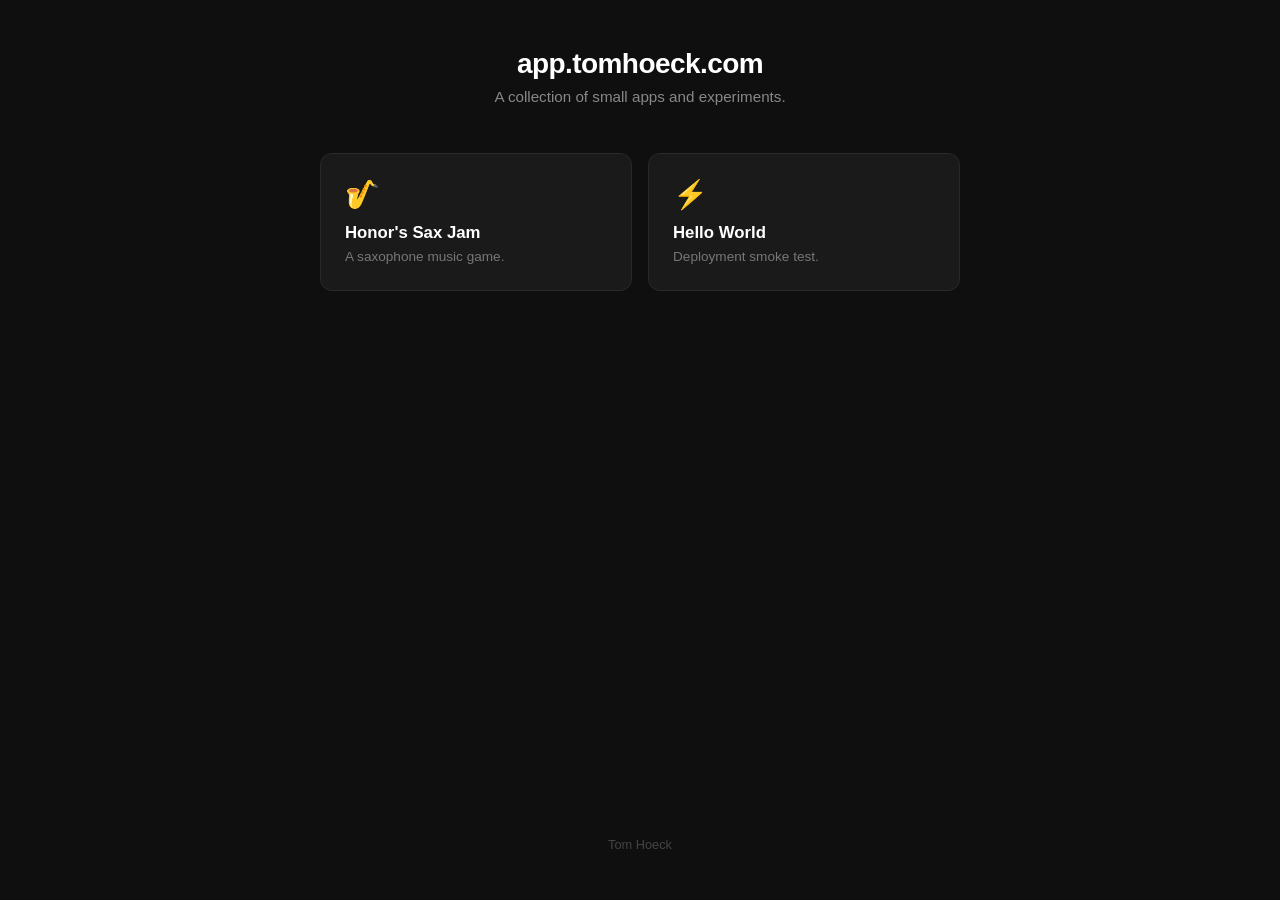
==== apps/index.html @ d8747f23 "Add home page for app.tomhoeck.com Simple dark app directory listing existing apps (Sax Jam, Hello W" ====
<!DOCTYPE html>
<html lang="en">
<head>
    <meta charset="UTF-8">
    <meta name="viewport" content="width=device-width, initial-scale=1.0">
    <title>Tom's Apps</title>
    <style>
        * { margin: 0; padding: 0; box-sizing: border-box; }
        body {
            font-family: -apple-system, BlinkMacSystemFont, 'Segoe UI', Roboto, sans-serif;
            min-height: 100vh;
            background: #0f0f0f;
            color: #e0e0e0;
            display: flex;
            flex-direction: column;
            align-items: center;
            padding: 3rem 1.5rem;
        }
        header {
            text-align: center;
            margin-bottom: 3rem;
        }
        header h1 {
            font-size: 1.75rem;
            font-weight: 600;
            color: #fff;
            letter-spacing: -0.02em;
        }
        header p {
            margin-top: 0.5rem;
            font-size: 0.95rem;
            color: #888;
        }
        .grid {
            display: grid;
            grid-template-columns: repeat(auto-fill, minmax(240px, 1fr));
            gap: 1rem;
            width: 100%;
            max-width: 640px;
        }
        .card {
            display: block;
            background: #1a1a1a;
            border: 1px solid #2a2a2a;
            border-radius: 12px;
            padding: 1.5rem;
            text-decoration: none;
            color: inherit;
            transition: border-color 0.2s, background 0.2s;
        }
        .card:hover {
            border-color: #444;
            background: #222;
        }
        .card-icon {
            font-size: 1.75rem;
            margin-bottom: 0.75rem;
        }
        .card-title {
            font-size: 1.05rem;
            font-weight: 600;
            color: #fff;
            margin-bottom: 0.25rem;
        }
        .card-desc {
            font-size: 0.85rem;
            color: #777;
            line-height: 1.4;
        }
        footer {
            margin-top: auto;
            padding-top: 3rem;
            font-size: 0.8rem;
            color: #444;
        }
    </style>
</head>
<body>
    <header>
        <h1>app.tomhoeck.com</h1>
        <p>A collection of small apps and experiments.</p>
    </header>

    <div class="grid">
        <a href="sax/" class="card">
            <div class="card-icon">&#127927;</div>
            <div class="card-title">Honor's Sax Jam</div>
            <div class="card-desc">A saxophone music game.</div>
        </a>
        <a href="hello/" class="card">
            <div class="card-icon">&#9889;</div>
            <div class="card-title">Hello World</div>
            <div class="card-desc">Deployment smoke test.</div>
        </a>
    </div>

    <footer>Tom Hoeck</footer>
</body>
</html>
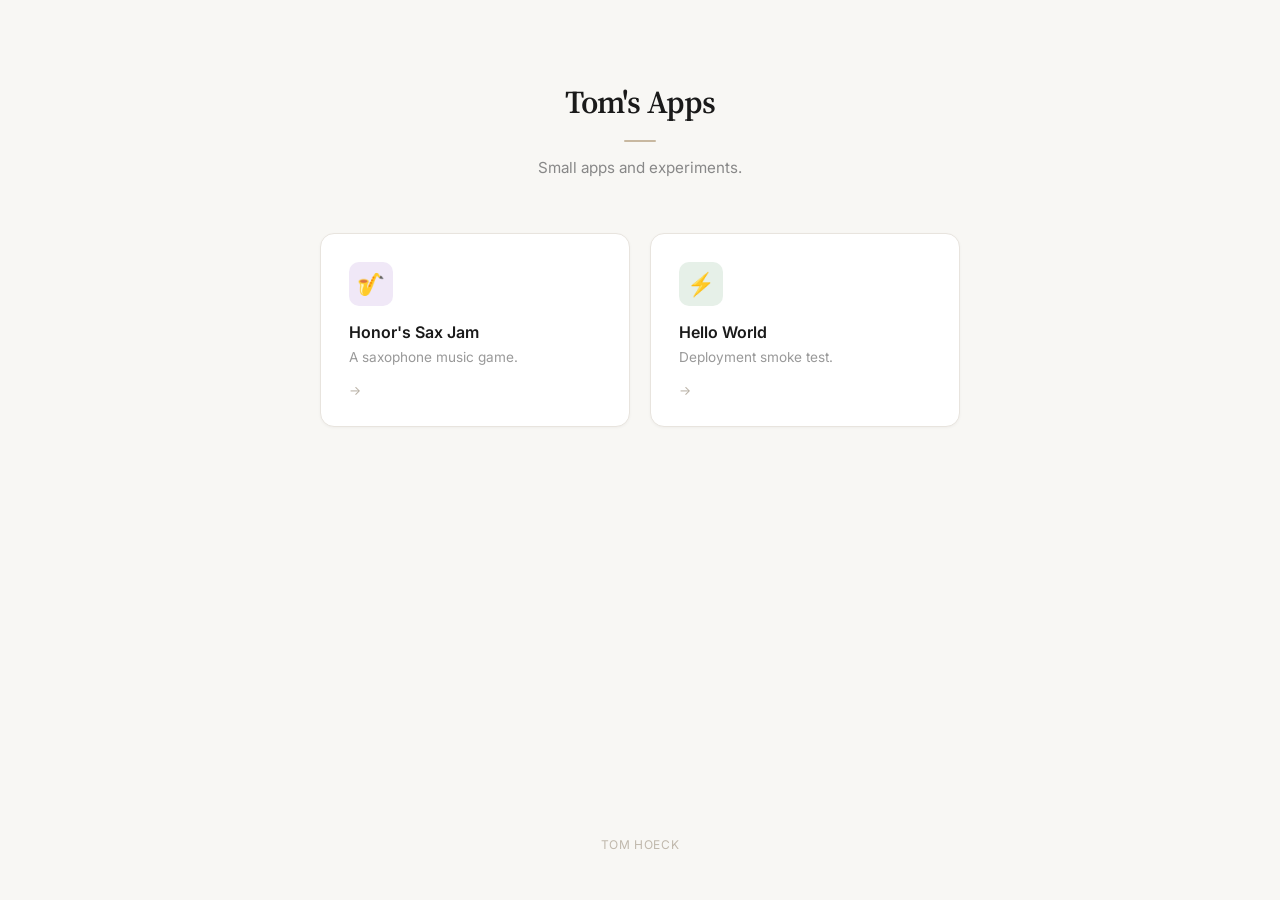
==== commit 1f9471b1: "Redesign home page with light, tasteful styling Warm off-white background, serif heading (Source Ser" ====
--- a/apps/index.html
+++ b/apps/index.html
@@ -4,93 +4,127 @@
     <meta charset="UTF-8">
     <meta name="viewport" content="width=device-width, initial-scale=1.0">
     <title>Tom's Apps</title>
+    <link rel="preconnect" href="https://fonts.googleapis.com">
+    <link rel="preconnect" href="https://fonts.gstatic.com" crossorigin>
+    <link href="https://fonts.googleapis.com/css2?family=Inter:wght@400;500;600&family=Source+Serif+4:wght@600&display=swap" rel="stylesheet">
     <style>
         * { margin: 0; padding: 0; box-sizing: border-box; }
         body {
-            font-family: -apple-system, BlinkMacSystemFont, 'Segoe UI', Roboto, sans-serif;
+            font-family: 'Inter', -apple-system, BlinkMacSystemFont, 'Segoe UI', sans-serif;
             min-height: 100vh;
-            background: #0f0f0f;
-            color: #e0e0e0;
+            background: #f8f7f4;
+            color: #3a3a3a;
             display: flex;
             flex-direction: column;
             align-items: center;
-            padding: 3rem 1.5rem;
+            padding: 5rem 1.5rem 3rem;
         }
         header {
             text-align: center;
-            margin-bottom: 3rem;
+            margin-bottom: 3.5rem;
         }
         header h1 {
-            font-size: 1.75rem;
+            font-family: 'Source Serif 4', Georgia, serif;
+            font-size: 2rem;
             font-weight: 600;
-            color: #fff;
-            letter-spacing: -0.02em;
+            color: #1a1a1a;
+            letter-spacing: -0.03em;
+        }
+        header .divider {
+            width: 32px;
+            height: 2px;
+            background: #c8b8a0;
+            margin: 1rem auto;
+            border-radius: 1px;
         }
         header p {
-            margin-top: 0.5rem;
             font-size: 0.95rem;
             color: #888;
+            font-weight: 400;
         }
         .grid {
             display: grid;
-            grid-template-columns: repeat(auto-fill, minmax(240px, 1fr));
-            gap: 1rem;
+            grid-template-columns: repeat(auto-fill, minmax(260px, 1fr));
+            gap: 1.25rem;
             width: 100%;
             max-width: 640px;
         }
         .card {
             display: block;
-            background: #1a1a1a;
-            border: 1px solid #2a2a2a;
-            border-radius: 12px;
-            padding: 1.5rem;
+            background: #fff;
+            border: 1px solid #e8e4de;
+            border-radius: 14px;
+            padding: 1.75rem;
             text-decoration: none;
             color: inherit;
-            transition: border-color 0.2s, background 0.2s;
+            transition: transform 0.2s ease, box-shadow 0.2s ease, border-color 0.2s ease;
+            box-shadow: 0 1px 3px rgba(0,0,0,0.04);
         }
         .card:hover {
-            border-color: #444;
-            background: #222;
+            transform: translateY(-2px);
+            box-shadow: 0 8px 24px rgba(0,0,0,0.07);
+            border-color: #d4cfc6;
         }
         .card-icon {
-            font-size: 1.75rem;
-            margin-bottom: 0.75rem;
+            width: 44px;
+            height: 44px;
+            border-radius: 10px;
+            display: flex;
+            align-items: center;
+            justify-content: center;
+            font-size: 1.4rem;
+            margin-bottom: 1rem;
         }
+        .card-icon.music { background: #f0e8f7; }
+        .card-icon.bolt  { background: #e6f0e8; }
         .card-title {
-            font-size: 1.05rem;
+            font-size: 1rem;
             font-weight: 600;
-            color: #fff;
-            margin-bottom: 0.25rem;
+            color: #1a1a1a;
+            margin-bottom: 0.3rem;
         }
         .card-desc {
             font-size: 0.85rem;
-            color: #777;
-            line-height: 1.4;
+            color: #999;
+            line-height: 1.5;
         }
+        .card-arrow {
+            display: block;
+            margin-top: 1rem;
+            font-size: 0.8rem;
+            color: #b8b0a4;
+            transition: color 0.2s;
+        }
+        .card:hover .card-arrow { color: #7a6f60; }
         footer {
             margin-top: auto;
-            padding-top: 3rem;
-            font-size: 0.8rem;
-            color: #444;
+            padding-top: 4rem;
+            font-size: 0.75rem;
+            color: #c0b8ac;
+            letter-spacing: 0.05em;
+            text-transform: uppercase;
         }
     </style>
 </head>
 <body>
     <header>
-        <h1>app.tomhoeck.com</h1>
-        <p>A collection of small apps and experiments.</p>
+        <h1>Tom's Apps</h1>
+        <div class="divider"></div>
+        <p>Small apps and experiments.</p>
     </header>
 
     <div class="grid">
         <a href="sax/" class="card">
-            <div class="card-icon">&#127927;</div>
+            <div class="card-icon music">&#127927;</div>
             <div class="card-title">Honor's Sax Jam</div>
             <div class="card-desc">A saxophone music game.</div>
+            <span class="card-arrow">&#8594;</span>
         </a>
         <a href="hello/" class="card">
-            <div class="card-icon">&#9889;</div>
+            <div class="card-icon bolt">&#9889;</div>
             <div class="card-title">Hello World</div>
             <div class="card-desc">Deployment smoke test.</div>
+            <span class="card-arrow">&#8594;</span>
         </a>
     </div>
 
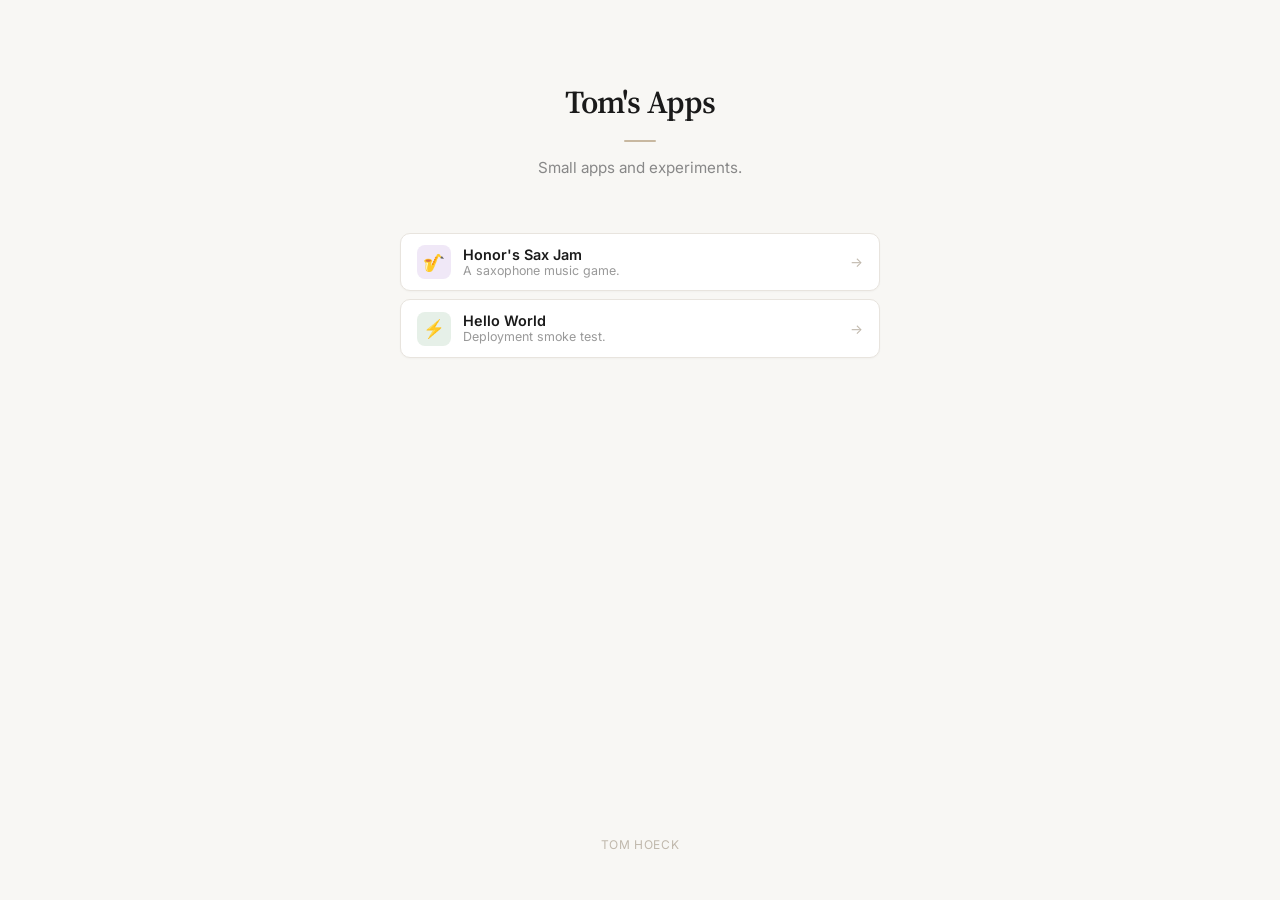
==== commit 1483cb93: "Tighten app cards into compact row layout Switch from stacked cards to horizontal rows with inline i" ====
--- a/apps/index.html
+++ b/apps/index.html
@@ -44,56 +44,57 @@
         }
         .grid {
             display: grid;
-            grid-template-columns: repeat(auto-fill, minmax(260px, 1fr));
-            gap: 1.25rem;
+            grid-template-columns: 1fr;
+            gap: 0.5rem;
             width: 100%;
-            max-width: 640px;
+            max-width: 480px;
         }
         .card {
-            display: block;
+            display: flex;
+            align-items: center;
+            gap: 0.75rem;
             background: #fff;
             border: 1px solid #e8e4de;
-            border-radius: 14px;
-            padding: 1.75rem;
+            border-radius: 10px;
+            padding: 0.7rem 1rem;
             text-decoration: none;
             color: inherit;
-            transition: transform 0.2s ease, box-shadow 0.2s ease, border-color 0.2s ease;
-            box-shadow: 0 1px 3px rgba(0,0,0,0.04);
+            transition: transform 0.15s ease, box-shadow 0.15s ease, border-color 0.15s ease;
+            box-shadow: 0 1px 2px rgba(0,0,0,0.03);
         }
         .card:hover {
-            transform: translateY(-2px);
-            box-shadow: 0 8px 24px rgba(0,0,0,0.07);
+            transform: translateY(-1px);
+            box-shadow: 0 4px 12px rgba(0,0,0,0.06);
             border-color: #d4cfc6;
         }
         .card-icon {
-            width: 44px;
-            height: 44px;
-            border-radius: 10px;
+            width: 34px;
+            height: 34px;
+            border-radius: 8px;
             display: flex;
             align-items: center;
             justify-content: center;
-            font-size: 1.4rem;
-            margin-bottom: 1rem;
+            font-size: 1.1rem;
+            flex-shrink: 0;
         }
         .card-icon.music { background: #f0e8f7; }
         .card-icon.bolt  { background: #e6f0e8; }
+        .card-body { flex: 1; min-width: 0; }
         .card-title {
-            font-size: 1rem;
+            font-size: 0.9rem;
             font-weight: 600;
             color: #1a1a1a;
-            margin-bottom: 0.3rem;
         }
         .card-desc {
-            font-size: 0.85rem;
+            font-size: 0.78rem;
             color: #999;
-            line-height: 1.5;
+            line-height: 1.3;
         }
         .card-arrow {
-            display: block;
-            margin-top: 1rem;
-            font-size: 0.8rem;
-            color: #b8b0a4;
-            transition: color 0.2s;
+            font-size: 0.85rem;
+            color: #c0b8ac;
+            flex-shrink: 0;
+            transition: color 0.15s;
         }
         .card:hover .card-arrow { color: #7a6f60; }
         footer {
@@ -116,14 +117,18 @@
     <div class="grid">
         <a href="sax/" class="card">
             <div class="card-icon music">&#127927;</div>
-            <div class="card-title">Honor's Sax Jam</div>
-            <div class="card-desc">A saxophone music game.</div>
+            <div class="card-body">
+                <div class="card-title">Honor's Sax Jam</div>
+                <div class="card-desc">A saxophone music game.</div>
+            </div>
             <span class="card-arrow">&#8594;</span>
         </a>
         <a href="hello/" class="card">
             <div class="card-icon bolt">&#9889;</div>
-            <div class="card-title">Hello World</div>
-            <div class="card-desc">Deployment smoke test.</div>
+            <div class="card-body">
+                <div class="card-title">Hello World</div>
+                <div class="card-desc">Deployment smoke test.</div>
+            </div>
             <span class="card-arrow">&#8594;</span>
         </a>
     </div>
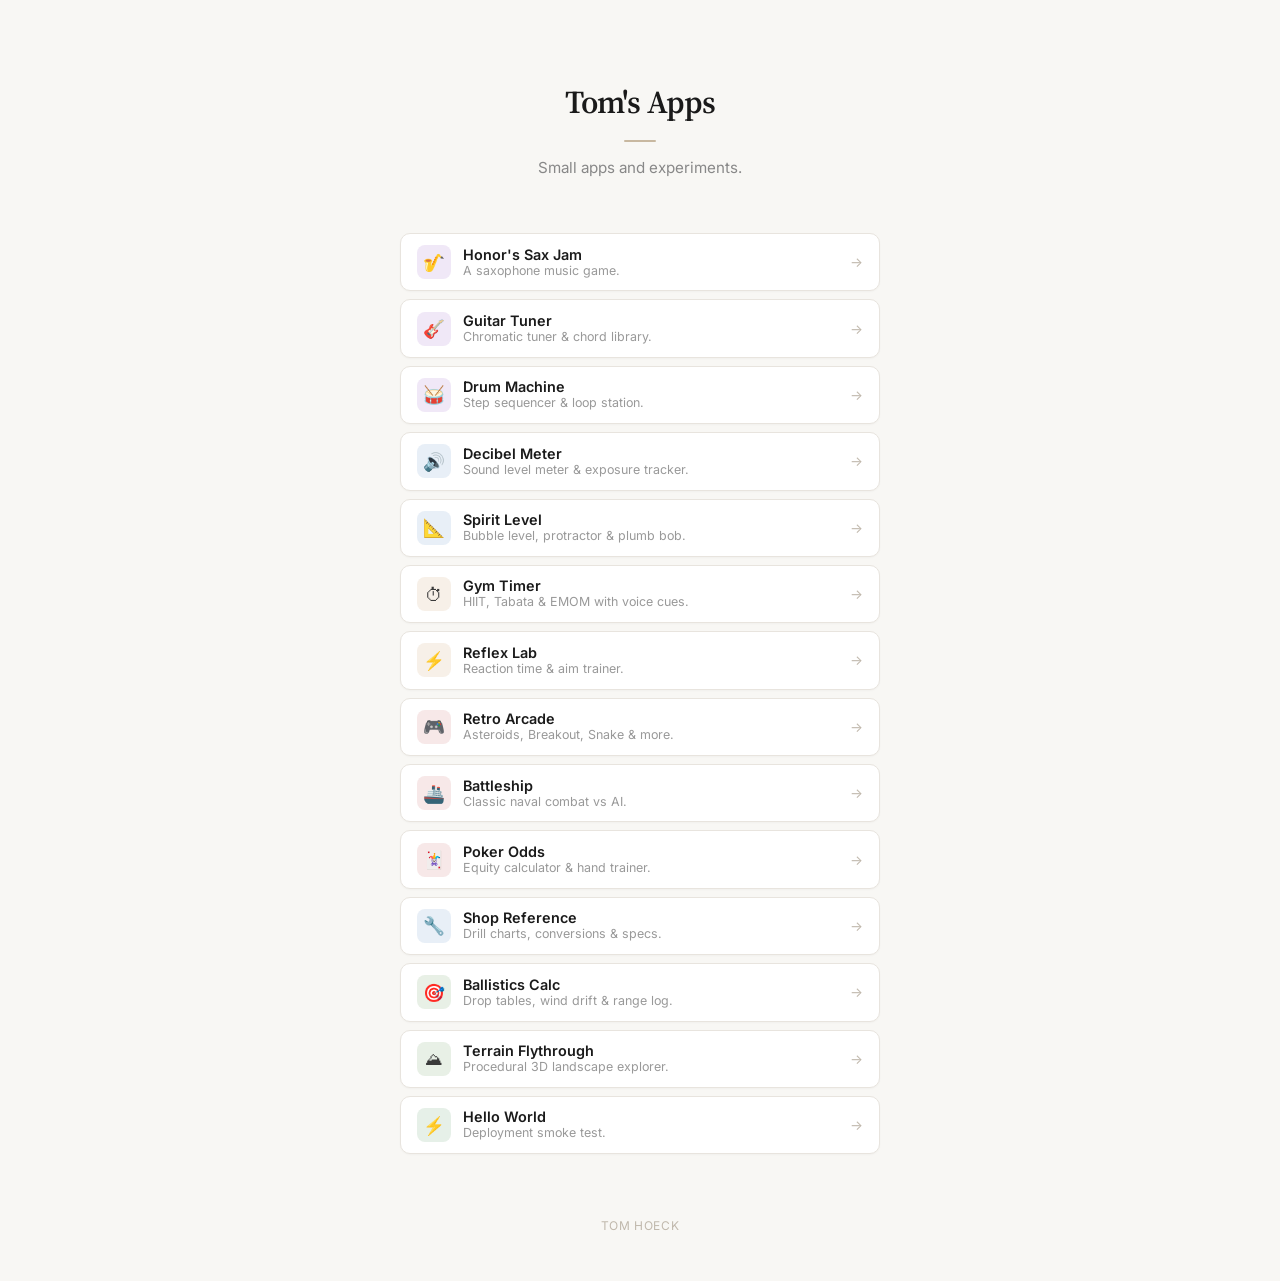
==== commit a7153697: "Update home page with all 12 new apps Adds cards for tuner, drums, decibel, level, timer, reflex, ar" ====
--- a/apps/index.html
+++ b/apps/index.html
@@ -79,6 +79,10 @@
         }
         .card-icon.music { background: #f0e8f7; }
         .card-icon.bolt  { background: #e6f0e8; }
+        .card-icon.tool  { background: #e8eff7; }
+        .card-icon.game  { background: #f7e8e8; }
+        .card-icon.fire  { background: #f7f0e8; }
+        .card-icon.earth { background: #e8f0e6; }
         .card-body { flex: 1; min-width: 0; }
         .card-title {
             font-size: 0.9rem;
@@ -123,6 +127,102 @@
             </div>
             <span class="card-arrow">&#8594;</span>
         </a>
+        <a href="tuner/" class="card">
+            <div class="card-icon music">&#127928;</div>
+            <div class="card-body">
+                <div class="card-title">Guitar Tuner</div>
+                <div class="card-desc">Chromatic tuner &amp; chord library.</div>
+            </div>
+            <span class="card-arrow">&#8594;</span>
+        </a>
+        <a href="drums/" class="card">
+            <div class="card-icon music">&#129345;</div>
+            <div class="card-body">
+                <div class="card-title">Drum Machine</div>
+                <div class="card-desc">Step sequencer &amp; loop station.</div>
+            </div>
+            <span class="card-arrow">&#8594;</span>
+        </a>
+        <a href="decibel/" class="card">
+            <div class="card-icon tool">&#128266;</div>
+            <div class="card-body">
+                <div class="card-title">Decibel Meter</div>
+                <div class="card-desc">Sound level meter &amp; exposure tracker.</div>
+            </div>
+            <span class="card-arrow">&#8594;</span>
+        </a>
+        <a href="level/" class="card">
+            <div class="card-icon tool">&#128208;</div>
+            <div class="card-body">
+                <div class="card-title">Spirit Level</div>
+                <div class="card-desc">Bubble level, protractor &amp; plumb bob.</div>
+            </div>
+            <span class="card-arrow">&#8594;</span>
+        </a>
+        <a href="timer/" class="card">
+            <div class="card-icon fire">&#9201;</div>
+            <div class="card-body">
+                <div class="card-title">Gym Timer</div>
+                <div class="card-desc">HIIT, Tabata &amp; EMOM with voice cues.</div>
+            </div>
+            <span class="card-arrow">&#8594;</span>
+        </a>
+        <a href="reflex/" class="card">
+            <div class="card-icon fire">&#9889;</div>
+            <div class="card-body">
+                <div class="card-title">Reflex Lab</div>
+                <div class="card-desc">Reaction time &amp; aim trainer.</div>
+            </div>
+            <span class="card-arrow">&#8594;</span>
+        </a>
+        <a href="arcade/" class="card">
+            <div class="card-icon game">&#127918;</div>
+            <div class="card-body">
+                <div class="card-title">Retro Arcade</div>
+                <div class="card-desc">Asteroids, Breakout, Snake &amp; more.</div>
+            </div>
+            <span class="card-arrow">&#8594;</span>
+        </a>
+        <a href="battleship/" class="card">
+            <div class="card-icon game">&#128674;</div>
+            <div class="card-body">
+                <div class="card-title">Battleship</div>
+                <div class="card-desc">Classic naval combat vs AI.</div>
+            </div>
+            <span class="card-arrow">&#8594;</span>
+        </a>
+        <a href="poker/" class="card">
+            <div class="card-icon game">&#127183;</div>
+            <div class="card-body">
+                <div class="card-title">Poker Odds</div>
+                <div class="card-desc">Equity calculator &amp; hand trainer.</div>
+            </div>
+            <span class="card-arrow">&#8594;</span>
+        </a>
+        <a href="shop/" class="card">
+            <div class="card-icon tool">&#128295;</div>
+            <div class="card-body">
+                <div class="card-title">Shop Reference</div>
+                <div class="card-desc">Drill charts, conversions &amp; specs.</div>
+            </div>
+            <span class="card-arrow">&#8594;</span>
+        </a>
+        <a href="ballistics/" class="card">
+            <div class="card-icon earth">&#127919;</div>
+            <div class="card-body">
+                <div class="card-title">Ballistics Calc</div>
+                <div class="card-desc">Drop tables, wind drift &amp; range log.</div>
+            </div>
+            <span class="card-arrow">&#8594;</span>
+        </a>
+        <a href="terrain/" class="card">
+            <div class="card-icon earth">&#9968;</div>
+            <div class="card-body">
+                <div class="card-title">Terrain Flythrough</div>
+                <div class="card-desc">Procedural 3D landscape explorer.</div>
+            </div>
+            <span class="card-arrow">&#8594;</span>
+        </a>
         <a href="hello/" class="card">
             <div class="card-icon bolt">&#9889;</div>
             <div class="card-body">
